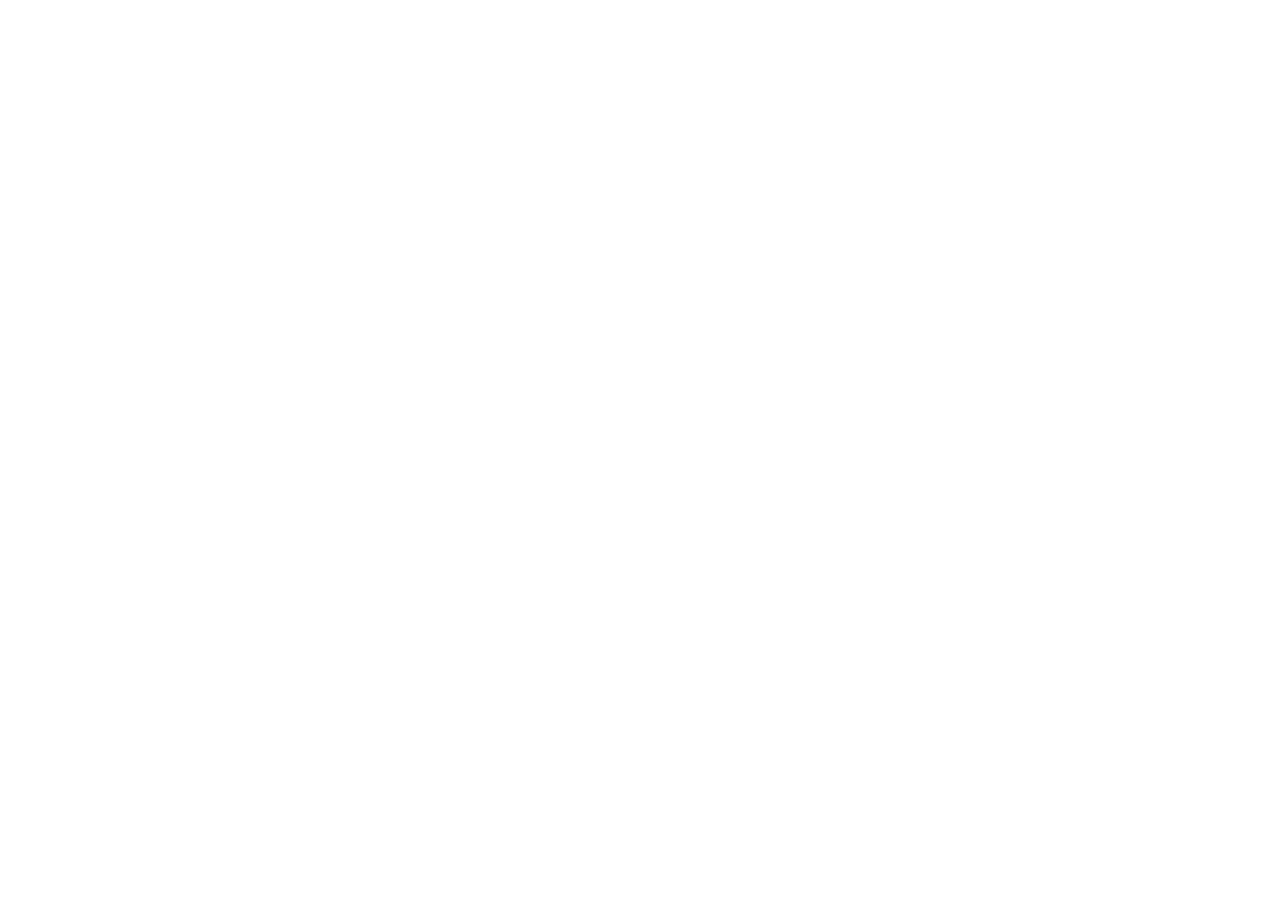
==== index.html @ b565eefa "Code" ====
<!DOCTYPE html>
<html lang="en">
<head>
    <meta charset="UTF-8" />
    <title>
        Rochester Made
    </title>
    <style type="text/css">
        body {
            background: transparent url('bg.png') top left repeat;
            margin: 0;
        }
        h1 {
            background: transparent url('definitely-made-in-rochester.png') center center no-repeat;
            height: 100%;
            margin: 0;
            position: fixed;
            text-indent: -1000em;
            width: 100%;
        }
    </style>
</head>
<body>
    <h1>Rochester Made</h1>
    <script type="text/javascript">
        var _gaq = _gaq || [];
        _gaq.push(['_setAccount', 'UA-514462-69']);
        _gaq.push(['_trackPageview']);
        (function() {
            var ga = document.createElement('script'); ga.type = 'text/javascript'; ga.async = true;
            ga.src = ('https:' == document.location.protocol ? 'https://ssl' : 'http://www') + '.google-analytics.com/ga.js';
            var s = document.getElementsByTagName('script')[0]; s.parentNode.insertBefore(ga, s);
        })();
    </script>
</body>
</html>
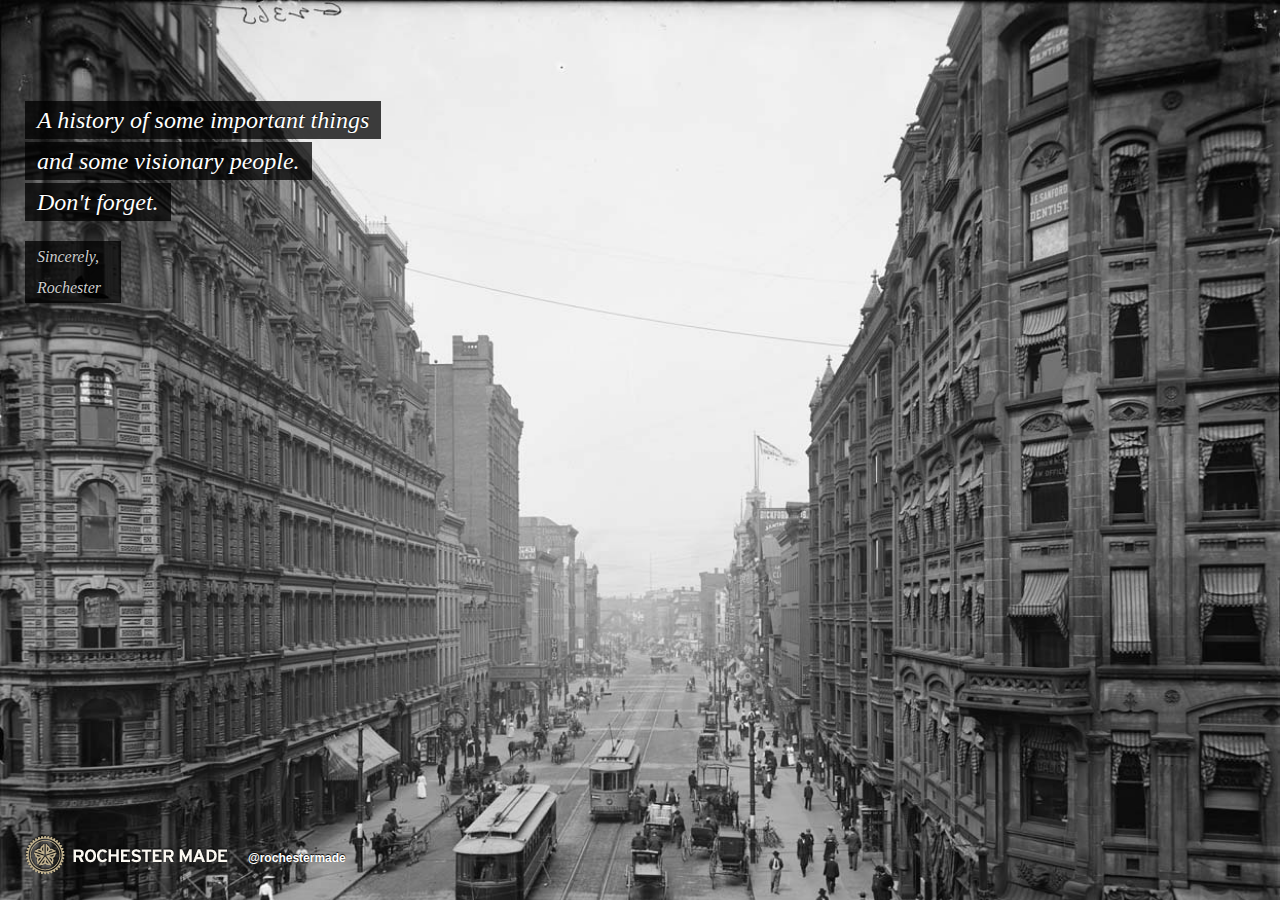
==== commit a45a1819: "Setting up for gh-pages" ====
--- a/index.html
+++ b/index.html
@@ -1,36 +1,146 @@
 <!DOCTYPE html>
 <html lang="en">
 <head>
+
     <meta charset="UTF-8" />
     <title>
         Rochester Made
     </title>
-    <style type="text/css">
-        body {
-            background: transparent url('bg.png') top left repeat;
-            margin: 0;
-        }
-        h1 {
-            background: transparent url('definitely-made-in-rochester.png') center center no-repeat;
-            height: 100%;
-            margin: 0;
-            position: fixed;
-            text-indent: -1000em;
-            width: 100%;
-        }
-    </style>
+
+    <link href="media/css/style.css" rel="stylesheet" />
+    <script type="text/javascript" src="media/js/jquery.js"></script>
+    <script type="text/javascript" src="media/js/script.js"></script>
+
+    <!--[if IE]>
+        <style type="text/css">
+            .group {
+                display: block;
+                zoom: 1;
+            }
+        </style>
+    <![endif]-->
+
+    <!--[if lt IE 9]>
+        <script src="https://html5shiv.googlecode.com/svn/trunk/html5.js"></script>
+    <![endif]-->
+
 </head>
 <body>
-    <h1>Rochester Made</h1>
+    <div id="rochester" class="container">
+        <div id="text">
+            <div class="rochester current">
+                <span class="title">A history of some important things</span><br/><span class="title">and some visionary people.</span><br/><span class="title">Don't forget.</span><br/><br/>
+                <span class="subtitle">Sincerely,</span><br/><span class="subtitle">Rochester</span>
+            </div>
+            <div class="northstar">
+                <span class="title">The truth needed to be told.</span><br /><span class="title">You're welcome.</span><br/><br/>
+                <span class="subtitle">Sincerely,</span><br/><span class="subtitle">Rochester</span>
+            </div>
+            <div class="homemovies">
+                <span class="title">Ever made a home movie?</span><br/><span class="title">You're welcome.</span><br/><br/>
+                <span class="subtitle">Sincerely,</span><br/><span class="subtitle">Rochester</span>
+            </div>
+            <div class="photography">
+                <span class="title">Ever taken a photograph?</span><br/><span class="title">You're welcome.</span><br/><br/>
+                <span class="subtitle">Sincerely,</span><br/><span class="subtitle">Rochester</span>
+            </div>  
+            <div class="copiers">
+                <span class="title">Ever made a photocopy?</span><br/><span class="title">You're welcome.</span><br/><br/>
+                <span class="subtitle">Sincerely,</span><br/><span class="subtitle">Rochester</span>
+            </div>
+            <div class="pc">
+                <span class="title">Ever used a personal computer?</span><br/><span class="title">You're welcome.</span><br/><br/>
+                <span class="subtitle">Sincerely,</span><br/><span class="subtitle">Rochester</span>
+            </div>
+            <div class="mouse">
+                <span class="title">Ever clicked a mouse or</span><br/><span class="title">moved a file into a folder?</span><br/><span class="title">You're welcome.</span><br/><br/>
+                <span class="subtitle">Sincerely,</span><br/><span class="subtitle">Rochester</span>
+            </div>
+            <div class="rayban">
+                <span class="title">Like your aviators?</span><br/><span class="title">You're welcome.</span><br/><br/>
+                <span class="subtitle">Sincerely,</span><br/><span class="subtitle">Rochester</span>
+            </div>
+            <div class="contacts">
+                <span class="title">Ever worn a contact lens?</span><br/><span class="title">You're welcome.</span><br/><br/>
+                <span class="subtitle">Sincerely,</span><br/><span class="subtitle">Rochester</span>
+            </div>
+            <div class="jolt">
+                <span class="title">Ever had to pull an all-nighter?</span><br/><span class="title">You're welcome.</span><br/><br/>
+                <span class="subtitle">Sincerely,</span><br/><span class="subtitle">Rochester</span>
+            </div>
+            <div class="jello">
+                <span class="title">Ever had a jiggler?</span><br/><span class="title">You're welcome.</span><br/><br/>
+                <span class="subtitle">Sincerely,</span><br/><span class="subtitle">Rochester</span>
+            </div>
+            <div class="votingmachine">
+                <span class="title">Ever pulled that lever?</span><br/><span class="title">You're welcome.</span><br/><br/>
+                <span class="subtitle">Sincerely,</span><br/><span class="subtitle">Rochester</span>
+            </div>
+            <div class="womensrights">
+                <span class="title">You know how women can vote?</span><br/><span class="title">You're welcome.</span><br/><br/>
+                <span class="subtitle">Sincerely,</span><br/><span class="subtitle">Rochester</span>
+            </div>
+        </div>
+    </div>
+
+    <div class="footer">
+        <span class="logo">
+            <a id="logo" href="#">
+                <img src="media/images/logo-rm.png">
+            </a>
+            <div class="awesome">
+                <span class="arrow"></span>
+                <header>
+                    <h1>Are you Rochester Made?</h1>
+                    <h2>Display the badge on your site:</h2>
+                    <a href="#" class="close"></a>
+                </header>
+                <section class="embed">
+                    <div class="choose group">
+                        <a href="#" class="dark-on-light">Dark on Light</a>
+                        <a href="#" class="light-on-dark">Light on Dark</a>
+                    </div>
+                    <textarea class="dark-on-light"><a href="http://rochestermade.com" title="Rochester Made"><img src="http://rochestermade.com/media/images/rochester-made-dark-on-light.png" alt="Rochester Made" title="Rochester Made" /></a></textarea>
+                    <textarea class="light-on-dark"><a href="http://rochestermade.com" title="Rochester Made"><img src="http://rochestermade.com/media/images/rochester-made-light-on-dark.png" alt="Rochester Made" title="Rochester Made" /></a></textarea>
+                </section>
+                <footer>
+                    Or download as: <a href="media/images/rochester-made-logo.png">.PNG</a> <a href="media/images/rochester-made-logo.eps">.EPS</a>
+                </footer>
+            </div>
+        </span>
+        <span class="twitter">
+            <a href="http://twitter.com/rochestermade">@rochestermade</a>
+        </span>
+    </div>
+
+    <div class="preload">
+        <img src="media/images/contacts.jpg" alt="" />
+        <img src="media/images/copiers.jpg" alt="" />
+        <img src="media/images/homemovies.jpg" alt="" />
+        <img src="media/images/jolt.jpg" alt="" />
+        <img src="media/images/jello.jpg" alt="" />
+        <img src="media/images/mouse.jpg" alt="" />
+        <img src="media/images/pc.jpg" alt="" />
+        <img src="media/images/photography.jpg" alt="" />
+        <img src="media/images/rayban.jpg" alt="" />
+        <img src="media/images/rochester.jpg" alt="" />
+        <img src="media/images/votingmachine.jpg" alt="" />
+        <img src="media/images/womensrights.jpg" alt="" />
+    </div>
+
     <script type="text/javascript">
-        var _gaq = _gaq || [];
-        _gaq.push(['_setAccount', 'UA-514462-69']);
-        _gaq.push(['_trackPageview']);
+        var _gauges = _gauges || [];
         (function() {
-            var ga = document.createElement('script'); ga.type = 'text/javascript'; ga.async = true;
-            ga.src = ('https:' == document.location.protocol ? 'https://ssl' : 'http://www') + '.google-analytics.com/ga.js';
-            var s = document.getElementsByTagName('script')[0]; s.parentNode.insertBefore(ga, s);
+            var t   = document.createElement('script');
+            t.type  = 'text/javascript';
+            t.async = true;
+            t.id    = 'gauges-tracker';
+            t.setAttribute('data-site-id', '4eeb69df613f5d41e4000002');
+            t.src = '//secure.gaug.es/track.js';
+            var s = document.getElementsByTagName('script')[0];
+            s.parentNode.insertBefore(t, s);
         })();
     </script>
+
 </body>
 </html>
--- a/media/css/style.css
+++ b/media/css/style.css
@@ -0,0 +1,30 @@
+.group:after{content:".";display:block;height:0;clear:both;visibility:hidden;}
+div#text{left:25px;position:absolute;top:100px;}div#text div{display:none;}
+div#text span.title{background-color:rgba(0, 0, 0, 0.75);color:#FFF;font:italic 24px/41px Georgia,serif;padding:6px 12px;text-shadow:0px -1px 1px #000000;}
+div#text span.subtitle{background-color:rgba(0, 0, 0, 0.75);color:#CCC;display:inline-block;font:italic 16px/31px Georgia,serif;margin:0;padding:0px 12px;text-shadow:0px -1px 1px #000000;width:72px;}
+body{background:#000;height:100%;margin:0;position:fixed;width:100%;-webkit-font-smoothing:antialiased;}body div.container{background:#000000 50% 0 no-repeat;background-size:cover;height:100%;position:fixed;width:100%;-moz-background-size:cover;}body div.container#contacts{background-image:url('../images/contacts.jpg');}body div.container#contacts div.contacts{display:block;}
+body div.container#northstar{background-image:url('../images/northstar.jpg');}body div.container#northstar div.northstar{display:block;}
+body div.container#copiers{background-image:url('../images/copiers.jpg');}body div.container#copiers div.copiers{display:block;}
+body div.container#homemovies{background-image:url('../images/homemovies.jpg');}body div.container#homemovies div.homemovies{display:block;}
+body div.container#jolt{background-image:url('../images/jolt.jpg');}body div.container#jolt div.jolt{display:block;}
+body div.container#jello{background-image:url('../images/jello.jpg');}body div.container#jello div.jello{display:block;}
+body div.container#mouse{background-image:url('../images/mouse.jpg');}body div.container#mouse div.mouse{display:block;}
+body div.container#pc{background-image:url('../images/pc.jpg');}body div.container#pc div.pc{display:block;}
+body div.container#photography{background-image:url('../images/photography.jpg');}body div.container#photography div.photography{display:block;}
+body div.container#rayban{background-image:url('../images/rayban.jpg');}body div.container#rayban div.rayban{display:block;}
+body div.container#rochester{background-image:url('../images/rochester.jpg');}body div.container#rochester div.rochester{display:block;}
+body div.container#votingmachine{background-image:url('../images/votingmachine.jpg');}body div.container#votingmachine div.votingmachine{display:block;}
+body div.container#womensrights{background-image:url('../images/womensrights.jpg');}body div.container#womensrights div.womensrights{display:block;}
+body div.preload{display:none;}
+.footer{position:absolute;bottom:25px;left:25px;}.footer span.logo{display:inline-block;margin-right:15px;position:relative;}.footer span.logo img{vertical-align:middle;}
+.footer span.logo a#logo{display:inline-block;}
+.footer span.logo div.awesome{background:rgba(245, 245, 245, 0.95);border:1px solid #E3E3E3;border-bottom:0;display:none;height:215px;left:-18px;position:absolute;top:-230px;width:276px;-webkit-border-radius:5px;-moz-border-radius:5px;border-radius:5px;}.footer span.logo div.awesome span.arrow{border-top:12px solid rgba(245, 245, 245, 0.95);border-left:12px solid transparent;border-right:12px solid transparent;display:block;left:126px;height:0;position:absolute;top:215px;width:0;}
+.footer span.logo div.awesome header{text-align:center;position:relative;}.footer span.logo div.awesome header h1{color:#666666;font:bold 14px Helvetica;margin:10px 0 3px 0;text-shadow:0 1px 1px #FFFFFF;}
+.footer span.logo div.awesome header h2{color:#999999;font:bold 12px Helvetica;margin:0;text-shadow:0 1px 1px #FFFFFF;}
+.footer span.logo div.awesome header a.close{background:transparent url('../images/close.png') top left no-repeat;display:block;height:12px;position:absolute;right:7px;top:-5px;width:12px;}
+.footer span.logo div.awesome section.embed{padding:10px 10px 9px 10px;}.footer span.logo div.awesome section.embed div.choose a{display:block;float:left;font:bold 11px Helvetica;padding:3px 0;text-align:center;text-decoration:none;width:128px;}.footer span.logo div.awesome section.embed div.choose a.dark-on-light{background:white;color:#686868;-webkit-border-radius:5px 0 0 0;-moz-border-radius:5px 0 0 0;border-radius:5px 0 0 0;}
+.footer span.logo div.awesome section.embed div.choose a.light-on-dark{background:#777777;color:#FFF;-webkit-border-radius:0 5px 0 0;-moz-border-radius:0 5px 0 0;border-radius:0 5px 0 0;}
+.footer span.logo div.awesome section.embed textarea{background:white;border-radius:0 0 5px 5px;border:none;height:80px;font:10px/13px Menlo,Monaco,Consolas,'Courier New',Courier,monospace;margin:0;padding:10px;width:236px;-webkit-border-radius:0 0 5px 5px;-moz-border-radius:0 0 5px 5px;}.footer span.logo div.awesome section.embed textarea.dark-on-light{background:white;color:#686868;}
+.footer span.logo div.awesome section.embed textarea.light-on-dark{background:#777777;color:#FFF;display:none;}
+.footer span.logo div.awesome footer{color:#999999;font:bold 12px Helvetica;text-align:center;text-shadow:0 1px 1px #FFFFFF;}.footer span.logo div.awesome footer a{color:#666666;padding:0 3px;}
+.footer .twitter{font:bold 12px Helvetica, serif;text-shadow:0px -1px 1px #000000;position:relative;top:4px;}.footer .twitter a{color:#FFF;text-decoration:none;}.footer .twitter a:hover{color:#C0B18E;text-decoration:none;}
